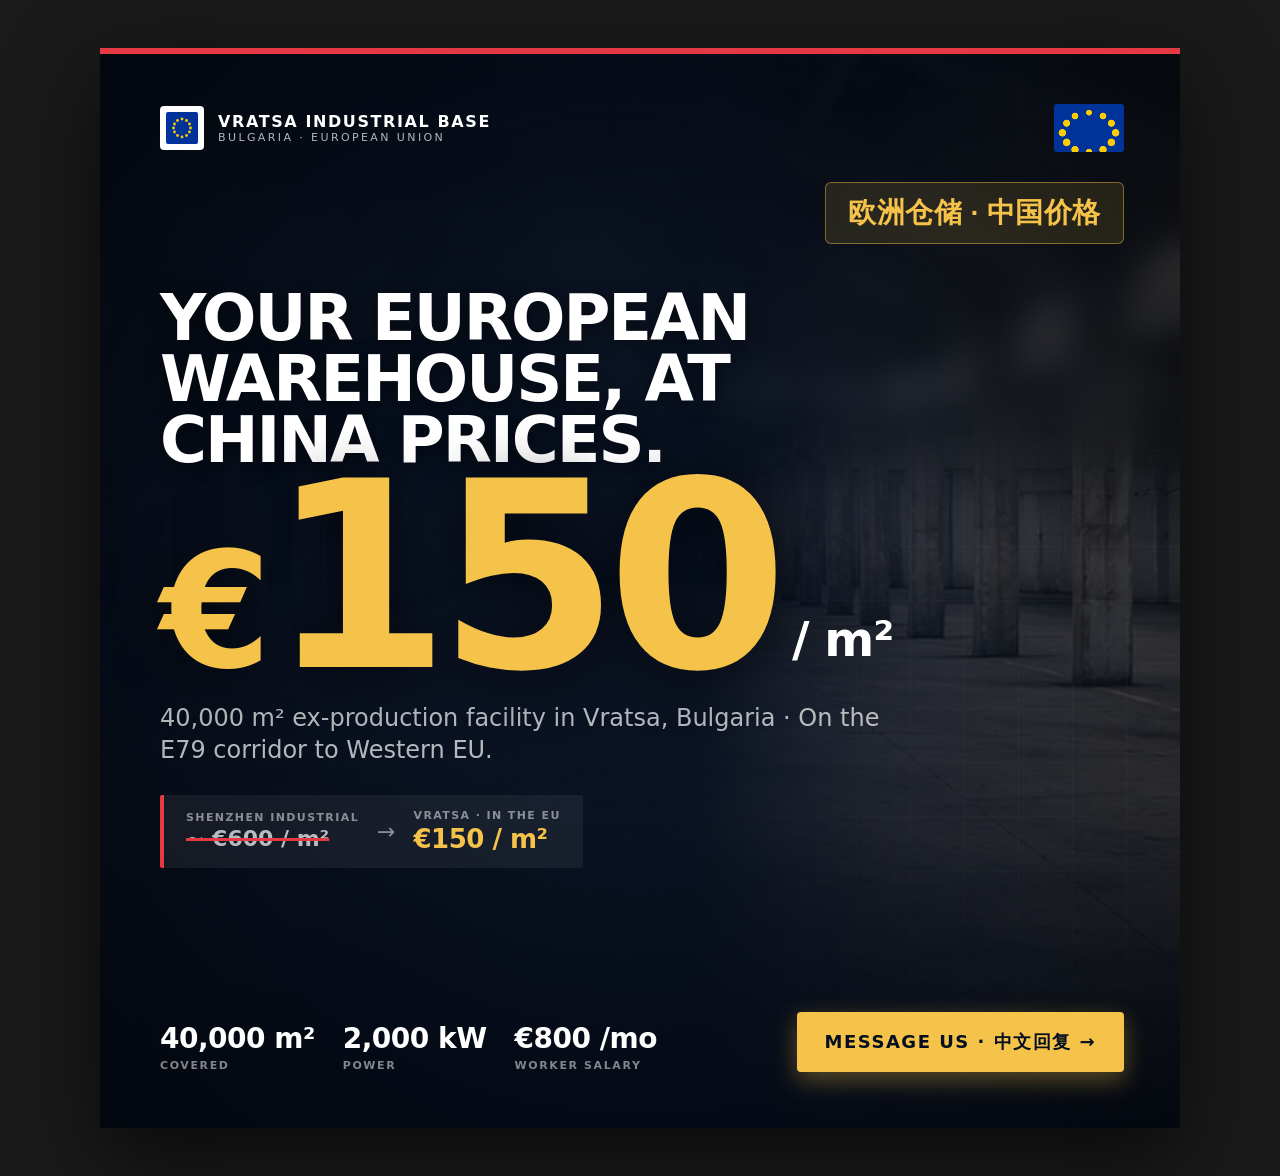
==== banners/a1-china.html @ c417d009 "Add FB banner system and A1 China reference banner - Shared CSS system (banner.css) with brand token" ====
<!doctype html>
<html lang="en">
<head>
<meta charset="utf-8">
<title>A1 · China / HK — Vratsa Industrial Base</title>
<link rel="stylesheet" href="banner.css">
</head>
<body>
  <article class="banner v-china lang-cn" id="banner">
    <img class="bg" src="../assets/backgrounds/interior-center-cleaned.jpg" alt="">
    <div class="mask"></div>
    <div class="vignette"></div>

    <div class="content">
      <header class="brand">
        <div class="brand-mark">
          <div class="eu-chip">
            <svg viewBox="0 0 32 32" aria-hidden="true">
              <rect width="32" height="32" rx="2" fill="#003399"/>
              <g fill="#FFCC00">
                <circle cx="16" cy="7" r="1.4"/>
                <circle cx="20.5" cy="8.5" r="1.4"/>
                <circle cx="23.5" cy="12" r="1.4"/>
                <circle cx="24.5" cy="16" r="1.4"/>
                <circle cx="23.5" cy="20" r="1.4"/>
                <circle cx="20.5" cy="23.5" r="1.4"/>
                <circle cx="16" cy="25" r="1.4"/>
                <circle cx="11.5" cy="23.5" r="1.4"/>
                <circle cx="8.5" cy="20" r="1.4"/>
                <circle cx="7.5" cy="16" r="1.4"/>
                <circle cx="8.5" cy="12" r="1.4"/>
                <circle cx="11.5" cy="8.5" r="1.4"/>
              </g>
            </svg>
          </div>
          <span class="lockup">
            VRATSA INDUSTRIAL BASE
            <span class="sub">Bulgaria · European Union</span>
          </span>
        </div>
        <div class="flag-eu" aria-label="EU"></div>
      </header>

      <div class="lang-chip">欧洲仓储 · 中国价格</div>

      <section class="hero">
        <h1 class="headline">Your European<br>warehouse, at<br>China prices.</h1>

        <div class="price-block">
          <span class="price-currency">€</span>
          <span class="price-number">150</span>
          <span class="price-unit">/ m²</span>
        </div>

        <p class="subhead">40,000 m² ex-production facility in Vratsa, Bulgaria · On the E79 corridor to Western EU.</p>

        <div class="comparison">
          <div>
            <span class="label">Shenzhen industrial</span>
            <span class="strike">~ €600 / m²</span>
          </div>
          <span class="arrow">→</span>
          <div>
            <span class="label">Vratsa · in the EU</span>
            <span class="ours">€150 / m²</span>
          </div>
        </div>
      </section>

      <footer class="footer">
        <div class="stat-row">
          <div class="stat"><span class="v">40,000 m²</span><span class="k">Covered</span></div>
          <div class="stat"><span class="v">2,000 kW</span><span class="k">Power</span></div>
          <div class="stat"><span class="v">€800 /mo</span><span class="k">Worker salary</span></div>
        </div>
        <div class="cta">Message us · 中文回复 →</div>
      </footer>
    </div>
  </article>
</body>
</html>
---- banners/banner.css ----
/* ===========================================================
   STARTNOW · VRATSA INDUSTRIAL BASE
   Facebook Ad Banner System — 1080×1080
   =========================================================== */

/* --- Reset --- */
*, *::before, *::after { box-sizing: border-box; margin: 0; padding: 0; }

/* --- Fonts --- */
@import url('https://fonts.googleapis.com/css2?family=Inter:wght@400;500;600;700;800;900&family=Noto+Sans+SC:wght@500;700;900&family=Noto+Sans+Arabic:wght@500;700;900&family=Noto+Sans:wght@500;700;900&display=swap');

/* --- Tokens --- */
:root {
  --navy-900: #060F1F;
  --navy-800: #0A1A2F;
  --navy-700: #122339;
  --yellow: #F5C24A;
  --yellow-bright: #FFD43A;
  --white: #FFFFFF;
  --white-70: rgba(255,255,255,0.70);
  --white-50: rgba(255,255,255,0.50);

  --accent-cn: #E63946;   /* red — China */
  --accent-tr: #E63946;   /* red — Turkey */
  --accent-ae: #00897B;   /* teal — Gulf */
  --accent-eu: #1D4ED8;   /* blue — Western EU */
  --accent-ee: #FFD43A;   /* yellow — Eastern EU */
  --accent-rent: #2BBA67; /* green — rental */

  --font-en: 'Inter', system-ui, sans-serif;
  --font-cn: 'Noto Sans SC', 'Inter', sans-serif;
  --font-ar: 'Noto Sans Arabic', 'Inter', sans-serif;
  --font-tr: 'Inter', 'Noto Sans', sans-serif;
  --font-de: 'Inter', 'Noto Sans', sans-serif;
}

html, body {
  background: #1a1a1a;
  font-family: var(--font-en);
  color: var(--white);
  min-height: 100vh;
  display: flex;
  align-items: center;
  justify-content: center;
  padding: 24px;
}

/* --- The Banner --- */
.banner {
  position: relative;
  width: 1080px;
  height: 1080px;
  overflow: hidden;
  background: var(--navy-900);
  color: var(--white);
  font-family: var(--font-en);
  /* outline that won't show in screenshot */
  box-shadow: 0 30px 80px rgba(0,0,0,0.6);
}

/* Make sure devtools "capture node screenshot" gets exactly 1080x1080 */
.banner img.bg {
  position: absolute;
  inset: 0;
  width: 100%;
  height: 100%;
  object-fit: cover;
  z-index: 0;
}

/* Heavy gradient mask — kills residual text from source frames.
   Strategy: a near-solid left panel where copy lives, with the property
   photo visible primarily on the right side. */
.banner .mask {
  position: absolute;
  inset: 0;
  z-index: 1;
  background:
    /* Left panel — near-solid navy where all the copy sits (x=0..720) */
    linear-gradient(90deg,
      rgba(6,15,31,0.96) 0%,
      rgba(6,15,31,0.94) 55%,
      rgba(6,15,31,0.55) 75%,
      rgba(6,15,31,0.20) 100%),
    /* Top + bottom darken for brand and footer rows */
    linear-gradient(180deg,
      rgba(6,15,31,0.65) 0%,
      rgba(6,15,31,0.20) 20%,
      rgba(6,15,31,0.20) 70%,
      rgba(6,15,31,0.95) 100%);
}

.banner .vignette {
  position: absolute;
  inset: 0;
  z-index: 2;
  background:
    radial-gradient(ellipse at center,
      transparent 30%,
      rgba(0,0,0,0.55) 100%);
  pointer-events: none;
}

.banner .content {
  position: absolute;
  inset: 0;
  z-index: 5;
  padding: 56px 56px 56px 60px;
  display: flex;
  flex-direction: column;
}

/* --- Top brand bar --- */
.brand {
  display: flex;
  justify-content: space-between;
  align-items: center;
  margin-bottom: 12px;
}
.brand-mark {
  display: flex;
  align-items: center;
  gap: 14px;
  font-weight: 800;
  font-size: 18px;
  letter-spacing: 2px;
  text-transform: uppercase;
  color: var(--white);
}
.brand-mark .eu-chip {
  width: 44px; height: 44px;
  background: var(--white);
  display: flex;
  align-items: center;
  justify-content: center;
  border-radius: 4px;
}
.brand-mark .eu-chip svg { width: 32px; height: 32px; }
.brand-mark .lockup {
  font-size: 16px;
  letter-spacing: 1.6px;
  font-weight: 700;
}
.brand-mark .lockup .sub {
  display: block;
  font-size: 11px;
  letter-spacing: 2.4px;
  color: var(--white-70);
  font-weight: 500;
}

.flag-eu {
  width: 70px; height: 48px;
  background: #003399;
  display: grid;
  place-items: center;
  border-radius: 3px;
  position: relative;
}
.flag-eu::before {
  content: '';
  position: absolute;
  inset: 0;
  background:
    radial-gradient(circle at 50% 18%, #FFCC00 5%, transparent 6%),
    radial-gradient(circle at 70% 25%, #FFCC00 5%, transparent 6%),
    radial-gradient(circle at 82% 40%, #FFCC00 5%, transparent 6%),
    radial-gradient(circle at 88% 60%, #FFCC00 5%, transparent 6%),
    radial-gradient(circle at 82% 80%, #FFCC00 5%, transparent 6%),
    radial-gradient(circle at 70% 95%, #FFCC00 5%, transparent 6%),
    radial-gradient(circle at 50% 100%, #FFCC00 5%, transparent 6%),
    radial-gradient(circle at 30% 95%, #FFCC00 5%, transparent 6%),
    radial-gradient(circle at 18% 80%, #FFCC00 5%, transparent 6%),
    radial-gradient(circle at 12% 60%, #FFCC00 5%, transparent 6%),
    radial-gradient(circle at 18% 40%, #FFCC00 5%, transparent 6%),
    radial-gradient(circle at 30% 25%, #FFCC00 5%, transparent 6%);
}

/* --- Localized native-script overlay --- */
.lang-chip {
  margin-top: 18px;
  align-self: flex-end;
  background: rgba(245,194,74,0.12);
  border: 1px solid rgba(245,194,74,0.45);
  backdrop-filter: blur(8px);
  padding: 14px 22px;
  border-radius: 6px;
  font-weight: 800;
  font-size: 28px;
  letter-spacing: 0.5px;
  max-width: 560px;
  text-align: right;
  line-height: 1.15;
  color: var(--yellow);
}

/* --- Hero zone --- */
.hero {
  margin-top: 24px;
  margin-bottom: auto;
  padding-bottom: 0;
}

.eyebrow {
  display: inline-block;
  font-size: 16px;
  font-weight: 700;
  letter-spacing: 3px;
  text-transform: uppercase;
  color: var(--yellow);
  margin-bottom: 24px;
  padding: 6px 14px;
  background: rgba(245,194,74,0.10);
  border: 1px solid rgba(245,194,74,0.35);
  border-radius: 4px;
}

.price-block {
  display: flex;
  align-items: baseline;
  gap: 6px;
  margin-bottom: 8px;
  filter: drop-shadow(0 6px 28px rgba(0,0,0,0.55));
}
.price-currency {
  font-size: 160px;
  font-weight: 900;
  line-height: 0.85;
  color: var(--yellow);
  letter-spacing: -8px;
}
.price-number {
  font-size: 260px;
  font-weight: 900;
  line-height: 0.82;
  letter-spacing: -12px;
  color: var(--yellow);
  font-feature-settings: 'tnum' 1;
}
.price-unit {
  font-size: 48px;
  font-weight: 700;
  line-height: 0.85;
  color: var(--white);
  letter-spacing: -1px;
  margin-left: 10px;
  align-self: flex-end;
  padding-bottom: 24px;
}

.headline {
  font-size: 64px;
  font-weight: 900;
  line-height: 0.95;
  letter-spacing: -2px;
  text-transform: uppercase;
  margin-top: 20px;
  max-width: 900px;
  text-shadow: 0 4px 18px rgba(0,0,0,0.55);
}

.subhead {
  font-size: 24px;
  font-weight: 500;
  line-height: 1.35;
  color: var(--white-70);
  margin-top: 18px;
  max-width: 720px;
}

/* --- Comparison anchor (the killer move) --- */
.comparison {
  margin-top: 28px;
  display: inline-flex;
  align-items: center;
  gap: 18px;
  padding: 14px 22px;
  background: rgba(255,255,255,0.06);
  border-left: 4px solid var(--accent);
  border-radius: 2px;
}
.comparison .strike {
  font-size: 22px;
  font-weight: 700;
  color: var(--white-70);
  text-decoration: line-through;
  text-decoration-color: var(--accent);
  text-decoration-thickness: 3px;
}
.comparison .arrow {
  font-size: 22px;
  color: var(--white-50);
}
.comparison .ours {
  font-size: 26px;
  font-weight: 900;
  color: var(--yellow);
  letter-spacing: -0.5px;
}
.comparison .label {
  display: block;
  font-size: 11px;
  color: var(--white-50);
  font-weight: 600;
  letter-spacing: 1.4px;
  text-transform: uppercase;
  margin-bottom: 2px;
}

/* --- Footer: stats + CTA --- */
.footer {
  margin-top: auto;
  display: flex;
  justify-content: space-between;
  align-items: flex-end;
  gap: 24px;
}

.stat-row {
  display: flex;
  gap: 28px;
}
.stat {
  display: flex;
  flex-direction: column;
  gap: 4px;
}
.stat .v {
  font-size: 28px;
  font-weight: 800;
  color: var(--white);
  letter-spacing: -0.5px;
}
.stat .k {
  font-size: 11px;
  font-weight: 600;
  color: var(--white-50);
  letter-spacing: 1.6px;
  text-transform: uppercase;
}

.cta {
  background: var(--yellow);
  color: var(--navy-900);
  padding: 18px 28px;
  font-weight: 900;
  font-size: 18px;
  letter-spacing: 1.5px;
  text-transform: uppercase;
  border-radius: 4px;
  box-shadow: 0 8px 24px rgba(245,194,74,0.35);
  display: inline-flex;
  align-items: center;
  gap: 10px;
  white-space: nowrap;
}

/* --- Accent stripe per variant --- */
.banner::after {
  content: '';
  position: absolute;
  top: 0; left: 0; right: 0;
  height: 6px;
  background: var(--accent);
  z-index: 10;
}

/* --- Variant accent overrides --- */
.banner.v-china   { --accent: var(--accent-cn); }
.banner.v-turkey  { --accent: var(--accent-tr); }
.banner.v-dubai   { --accent: var(--accent-ae); }
.banner.v-westeu  { --accent: var(--accent-eu); }
.banner.v-easteu  { --accent: var(--accent-ee); }
.banner.v-rent-en { --accent: var(--accent-rent); }
.banner.v-rent-de { --accent: var(--accent-rent); }

/* --- Language-specific overlays --- */
.banner.lang-cn .lang-chip { font-family: var(--font-cn); }
.banner.lang-ar .lang-chip { font-family: var(--font-ar); direction: rtl; }
.banner.lang-tr .lang-chip { font-family: var(--font-tr); }
.banner.lang-de .lang-chip { font-family: var(--font-de); }

/* --- Page utilities (for gallery view) --- */
.gallery {
  display: grid;
  grid-template-columns: repeat(2, 1080px);
  gap: 32px;
  padding: 48px;
}
.gallery .banner {
  transform: scale(0.5);
  transform-origin: top left;
  margin: 0 -540px -540px 0;
}

.preview-half {
  zoom: 0.5;
}
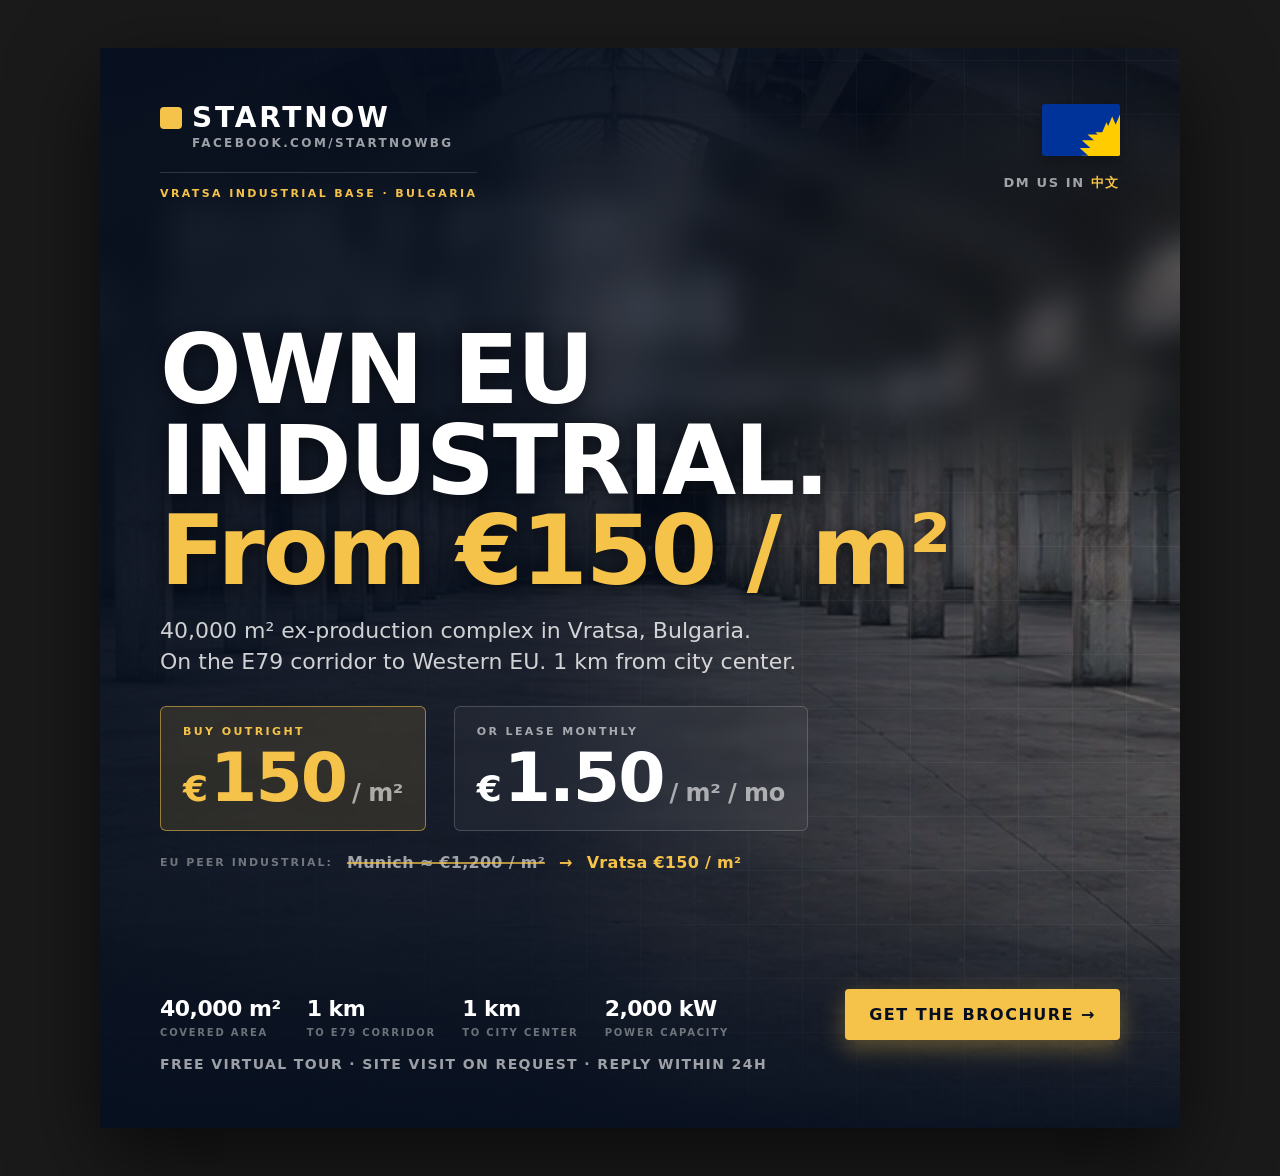
==== commit 04a4cdbc: "Rebuild A1 China banner with corrected concept Concept fixes: - Hook switched from "China prices" (s" ====
--- a/banners/a1-china.html
+++ b/banners/a1-china.html
@@ -6,75 +6,63 @@
 <link rel="stylesheet" href="banner.css">
 </head>
 <body>
-  <article class="banner v-china lang-cn" id="banner">
+  <article class="banner square" id="banner">
     <img class="bg" src="../assets/backgrounds/interior-center-cleaned.jpg" alt="">
     <div class="mask"></div>
-    <div class="vignette"></div>
 
     <div class="content">
-      <header class="brand">
-        <div class="brand-mark">
-          <div class="eu-chip">
-            <svg viewBox="0 0 32 32" aria-hidden="true">
-              <rect width="32" height="32" rx="2" fill="#003399"/>
-              <g fill="#FFCC00">
-                <circle cx="16" cy="7" r="1.4"/>
-                <circle cx="20.5" cy="8.5" r="1.4"/>
-                <circle cx="23.5" cy="12" r="1.4"/>
-                <circle cx="24.5" cy="16" r="1.4"/>
-                <circle cx="23.5" cy="20" r="1.4"/>
-                <circle cx="20.5" cy="23.5" r="1.4"/>
-                <circle cx="16" cy="25" r="1.4"/>
-                <circle cx="11.5" cy="23.5" r="1.4"/>
-                <circle cx="8.5" cy="20" r="1.4"/>
-                <circle cx="7.5" cy="16" r="1.4"/>
-                <circle cx="8.5" cy="12" r="1.4"/>
-                <circle cx="11.5" cy="8.5" r="1.4"/>
-              </g>
-            </svg>
-          </div>
-          <span class="lockup">
-            VRATSA INDUSTRIAL BASE
-            <span class="sub">Bulgaria · European Union</span>
-          </span>
+
+      <header class="brand-row">
+        <div class="startnow-mark">
+          <div class="wordmark">STARTNOW</div>
+          <div class="handle">facebook.com/Startnowbg</div>
+          <div class="property">Vratsa Industrial Base · Bulgaria</div>
         </div>
-        <div class="flag-eu" aria-label="EU"></div>
+        <div style="display:flex;flex-direction:column;align-items:flex-end;gap:6px">
+          <img class="eu-flag" src="_eu-flag.svg" alt="EU">
+          <div class="lang-signal">DM us in <strong>中文</strong></div>
+        </div>
       </header>
 
-      <div class="lang-chip">欧洲仓储 · 中国价格</div>
+      <section class="hero">
+        <h1 class="headline">Own EU<br>industrial.<br><em>From €150 / m²</em></h1>
 
-      <section class="hero">
-        <h1 class="headline">Your European<br>warehouse, at<br>China prices.</h1>
+        <p class="subhead">
+          40,000 m² ex-production complex in Vratsa, Bulgaria.<br>
+          On the E79 corridor to Western EU. 1 km from city center.
+        </p>
 
-        <div class="price-block">
-          <span class="price-currency">€</span>
-          <span class="price-number">150</span>
-          <span class="price-unit">/ m²</span>
+        <div class="prices">
+          <div class="price-card primary">
+            <div class="label">Buy outright</div>
+            <div class="figure"><span class="cur">€</span><span class="num">150</span><span class="unit">/ m²</span></div>
+          </div>
+          <div class="price-card">
+            <div class="label">Or lease monthly</div>
+            <div class="figure"><span class="cur">€</span><span class="num">1.50</span><span class="unit">/ m² / mo</span></div>
+          </div>
         </div>
 
-        <p class="subhead">40,000 m² ex-production facility in Vratsa, Bulgaria · On the E79 corridor to Western EU.</p>
-
         <div class="comparison">
-          <div>
-            <span class="label">Shenzhen industrial</span>
-            <span class="strike">~ €600 / m²</span>
-          </div>
+          <span class="label-tiny">EU peer industrial:</span>
+          <span class="strike">Munich ≈ €1,200 / m²</span>
           <span class="arrow">→</span>
-          <div>
-            <span class="label">Vratsa · in the EU</span>
-            <span class="ours">€150 / m²</span>
-          </div>
+          <span class="ours">Vratsa €150 / m²</span>
         </div>
       </section>
 
       <footer class="footer">
         <div class="stat-row">
-          <div class="stat"><span class="v">40,000 m²</span><span class="k">Covered</span></div>
-          <div class="stat"><span class="v">2,000 kW</span><span class="k">Power</span></div>
-          <div class="stat"><span class="v">€800 /mo</span><span class="k">Worker salary</span></div>
+          <div class="stat"><span class="v">40,000 m²</span><span class="k">Covered area</span></div>
+          <div class="stat"><span class="v">1 km</span><span class="k">To E79 corridor</span></div>
+          <div class="stat"><span class="v">1 km</span><span class="k">To city center</span></div>
+          <div class="stat"><span class="v">2,000 kW</span><span class="k">Power capacity</span></div>
         </div>
-        <div class="cta">Message us · 中文回复 →</div>
+        <div class="cta">Get the brochure →</div>
       </footer>
+
+      <div class="trust-strip">Free virtual tour · Site visit on request · Reply within 24h</div>
+
     </div>
   </article>
 </body>
--- a/banners/banner.css
+++ b/banners/banner.css
@@ -1,37 +1,29 @@
 /* ===========================================================
    STARTNOW · VRATSA INDUSTRIAL BASE
-   Facebook Ad Banner System — 1080×1080
+   Facebook Ad Banner System — v2
+   Sizes: square 1080×1080  ·  landscape 1200×628
    =========================================================== */
 
-/* --- Reset --- */
 *, *::before, *::after { box-sizing: border-box; margin: 0; padding: 0; }
 
-/* --- Fonts --- */
 @import url('https://fonts.googleapis.com/css2?family=Inter:wght@400;500;600;700;800;900&family=Noto+Sans+SC:wght@500;700;900&family=Noto+Sans+Arabic:wght@500;700;900&family=Noto+Sans:wght@500;700;900&display=swap');
 
-/* --- Tokens --- */
 :root {
   --navy-900: #060F1F;
   --navy-800: #0A1A2F;
   --navy-700: #122339;
+  --navy-600: #1B3057;
   --yellow: #F5C24A;
   --yellow-bright: #FFD43A;
-  --white: #FFFFFF;
-  --white-70: rgba(255,255,255,0.70);
-  --white-50: rgba(255,255,255,0.50);
-
-  --accent-cn: #E63946;   /* red — China */
-  --accent-tr: #E63946;   /* red — Turkey */
-  --accent-ae: #00897B;   /* teal — Gulf */
-  --accent-eu: #1D4ED8;   /* blue — Western EU */
-  --accent-ee: #FFD43A;   /* yellow — Eastern EU */
-  --accent-rent: #2BBA67; /* green — rental */
+  --gold:   #C9A24B;
+  --white:  #FFFFFF;
+  --white-80: rgba(255,255,255,0.80);
+  --white-60: rgba(255,255,255,0.60);
+  --white-40: rgba(255,255,255,0.40);
 
   --font-en: 'Inter', system-ui, sans-serif;
   --font-cn: 'Noto Sans SC', 'Inter', sans-serif;
   --font-ar: 'Noto Sans Arabic', 'Inter', sans-serif;
-  --font-tr: 'Inter', 'Noto Sans', sans-serif;
-  --font-de: 'Inter', 'Noto Sans', sans-serif;
 }
 
 html, body {
@@ -45,20 +37,18 @@
   padding: 24px;
 }
 
-/* --- The Banner --- */
+/* ============ Banner shell ============ */
 .banner {
   position: relative;
-  width: 1080px;
-  height: 1080px;
-  overflow: hidden;
   background: var(--navy-900);
   color: var(--white);
   font-family: var(--font-en);
-  /* outline that won't show in screenshot */
+  overflow: hidden;
   box-shadow: 0 30px 80px rgba(0,0,0,0.6);
 }
-
-/* Make sure devtools "capture node screenshot" gets exactly 1080x1080 */
+.banner.square    { width: 1080px; height: 1080px; }
+.banner.landscape { width: 1200px; height: 628px; }
+
 .banner img.bg {
   position: absolute;
   inset: 0;
@@ -68,331 +58,263 @@
   z-index: 0;
 }
 
-/* Heavy gradient mask — kills residual text from source frames.
-   Strategy: a near-solid left panel where copy lives, with the property
-   photo visible primarily on the right side. */
+/* Lighter mask — let the property come through, but keep copy legible. */
 .banner .mask {
   position: absolute;
   inset: 0;
   z-index: 1;
   background:
-    /* Left panel — near-solid navy where all the copy sits (x=0..720) */
+    /* Left panel: ~80% navy, fading to 0 at right */
     linear-gradient(90deg,
-      rgba(6,15,31,0.96) 0%,
-      rgba(6,15,31,0.94) 55%,
-      rgba(6,15,31,0.55) 75%,
-      rgba(6,15,31,0.20) 100%),
-    /* Top + bottom darken for brand and footer rows */
+      rgba(6,15,31,0.86) 0%,
+      rgba(6,15,31,0.78) 40%,
+      rgba(6,15,31,0.30) 75%,
+      rgba(6,15,31,0.08) 100%),
+    /* Top + bottom darken for brand + footer */
     linear-gradient(180deg,
-      rgba(6,15,31,0.65) 0%,
-      rgba(6,15,31,0.20) 20%,
-      rgba(6,15,31,0.20) 70%,
-      rgba(6,15,31,0.95) 100%);
-}
-
-.banner .vignette {
-  position: absolute;
-  inset: 0;
-  z-index: 2;
-  background:
-    radial-gradient(ellipse at center,
-      transparent 30%,
-      rgba(0,0,0,0.55) 100%);
-  pointer-events: none;
+      rgba(6,15,31,0.55) 0%,
+      rgba(6,15,31,0.10) 15%,
+      rgba(6,15,31,0.10) 78%,
+      rgba(6,15,31,0.85) 100%);
 }
 
 .banner .content {
   position: absolute;
   inset: 0;
   z-index: 5;
-  padding: 56px 56px 56px 60px;
   display: flex;
   flex-direction: column;
 }
-
-/* --- Top brand bar --- */
-.brand {
+.banner.square    .content { padding: 56px 60px; }
+.banner.landscape .content { padding: 40px 48px; }
+
+/* ============ Brand row ============ */
+.brand-row {
   display: flex;
   justify-content: space-between;
+  align-items: flex-start;
+  gap: 24px;
+}
+.startnow-mark {
+  display: flex;
+  flex-direction: column;
+  gap: 4px;
+}
+.startnow-mark .wordmark {
+  font-family: var(--font-en);
+  font-weight: 900;
+  font-size: 28px;
+  letter-spacing: 2.8px;
+  text-transform: uppercase;
+  color: var(--white);
+  line-height: 1;
+  display: flex;
   align-items: center;
-  margin-bottom: 12px;
-}
-.brand-mark {
-  display: flex;
+  gap: 10px;
+}
+.startnow-mark .wordmark::before {
+  content: '';
+  display: inline-block;
+  width: 22px; height: 22px;
+  background: var(--yellow);
+  border-radius: 4px;
+  position: relative;
+}
+.startnow-mark .handle {
+  font-size: 12px;
+  letter-spacing: 2.4px;
+  color: var(--white-60);
+  font-weight: 600;
+  text-transform: uppercase;
+  margin-left: 32px;
+}
+.startnow-mark .property {
+  font-size: 11px;
+  letter-spacing: 2.4px;
+  color: var(--yellow);
+  font-weight: 700;
+  text-transform: uppercase;
+  margin-top: 18px;
+  padding-top: 14px;
+  border-top: 1px solid rgba(255,255,255,0.15);
+  max-width: 380px;
+}
+
+/* Real EU flag — 12 stars in a circle */
+.eu-flag {
+  width: 78px;
+  height: 52px;
+  border-radius: 3px;
+  overflow: hidden;
+  box-shadow: 0 4px 16px rgba(0,0,0,0.35);
+}
+
+/* ============ Small language signal ============ */
+.lang-signal {
+  margin-top: 12px;
+  font-size: 13px;
+  letter-spacing: 1.6px;
+  color: var(--white-60);
+  font-weight: 600;
+  text-transform: uppercase;
+  text-align: right;
+}
+.lang-signal strong {
+  color: var(--yellow);
+  font-weight: 800;
+}
+
+/* ============ Hero ============ */
+.hero {
+  margin-top: 36px;
+  flex: 1;
+  display: flex;
+  flex-direction: column;
+  justify-content: center;
+}
+
+.headline {
+  font-weight: 900;
+  text-transform: uppercase;
+  line-height: 0.94;
+  letter-spacing: -2px;
+  text-shadow: 0 4px 18px rgba(0,0,0,0.55);
+  color: var(--white);
+}
+.banner.square    .headline { font-size: 96px; max-width: 880px; }
+.banner.landscape .headline { font-size: 64px; max-width: 760px; }
+
+.headline em {
+  font-style: normal;
+  color: var(--yellow);
+  text-transform: none;   /* keep m² lowercase even inside an UPPERCASE headline */
+}
+
+.subhead {
+  font-size: 22px;
+  font-weight: 500;
+  line-height: 1.4;
+  color: var(--white-80);
+  margin-top: 20px;
+  max-width: 720px;
+}
+.banner.landscape .subhead { font-size: 18px; margin-top: 14px; max-width: 640px; }
+
+/* ============ Price duo (buy + rent side by side) ============ */
+.prices {
+  display: flex;
+  gap: 28px;
+  align-items: stretch;
+  margin-top: 28px;
+}
+.banner.landscape .prices { margin-top: 18px; gap: 18px; }
+
+.price-card {
+  border: 1px solid rgba(255,255,255,0.18);
+  background: rgba(255,255,255,0.04);
+  padding: 18px 22px;
+  border-radius: 6px;
+  backdrop-filter: blur(4px);
+  min-width: 240px;
+}
+.price-card.primary {
+  background: rgba(245,194,74,0.12);
+  border-color: rgba(245,194,74,0.55);
+}
+.price-card .label {
+  font-size: 11px;
+  letter-spacing: 2.4px;
+  color: var(--white-60);
+  font-weight: 700;
+  text-transform: uppercase;
+}
+.price-card.primary .label { color: var(--yellow); }
+
+.price-card .figure {
+  display: flex;
+  align-items: baseline;
+  gap: 2px;
+  margin-top: 6px;
+  line-height: 1;
+}
+.price-card .figure .cur { font-size: 36px; font-weight: 800; color: var(--white); }
+.price-card.primary .figure .cur { color: var(--yellow); }
+.price-card .figure .num { font-size: 68px; font-weight: 900; color: var(--white); letter-spacing: -2px; font-feature-settings: 'tnum' 1; }
+.price-card.primary .figure .num { color: var(--yellow); }
+.price-card .figure .unit { font-size: 24px; font-weight: 700; color: var(--white-60); margin-left: 4px; letter-spacing: -0.5px; }
+.banner.landscape .price-card { padding: 12px 16px; min-width: 200px; }
+.banner.landscape .price-card .figure .num { font-size: 52px; }
+.banner.landscape .price-card .figure .cur { font-size: 28px; }
+.banner.landscape .price-card .figure .unit { font-size: 18px; }
+
+/* ============ Comparison anchor ============ */
+.comparison {
+  margin-top: 22px;
+  font-size: 16px;
+  font-weight: 600;
+  color: var(--white-80);
+  display: inline-flex;
   align-items: center;
   gap: 14px;
-  font-weight: 800;
-  font-size: 18px;
+  flex-wrap: wrap;
+  letter-spacing: 0.3px;
+}
+.comparison .label-tiny {
+  font-size: 11px;
   letter-spacing: 2px;
-  text-transform: uppercase;
-  color: var(--white);
-}
-.brand-mark .eu-chip {
-  width: 44px; height: 44px;
-  background: var(--white);
-  display: flex;
-  align-items: center;
-  justify-content: center;
-  border-radius: 4px;
-}
-.brand-mark .eu-chip svg { width: 32px; height: 32px; }
-.brand-mark .lockup {
-  font-size: 16px;
-  letter-spacing: 1.6px;
+  color: var(--white-40);
   font-weight: 700;
-}
-.brand-mark .lockup .sub {
-  display: block;
-  font-size: 11px;
-  letter-spacing: 2.4px;
-  color: var(--white-70);
-  font-weight: 500;
-}
-
-.flag-eu {
-  width: 70px; height: 48px;
-  background: #003399;
-  display: grid;
-  place-items: center;
-  border-radius: 3px;
-  position: relative;
-}
-.flag-eu::before {
-  content: '';
-  position: absolute;
-  inset: 0;
-  background:
-    radial-gradient(circle at 50% 18%, #FFCC00 5%, transparent 6%),
-    radial-gradient(circle at 70% 25%, #FFCC00 5%, transparent 6%),
-    radial-gradient(circle at 82% 40%, #FFCC00 5%, transparent 6%),
-    radial-gradient(circle at 88% 60%, #FFCC00 5%, transparent 6%),
-    radial-gradient(circle at 82% 80%, #FFCC00 5%, transparent 6%),
-    radial-gradient(circle at 70% 95%, #FFCC00 5%, transparent 6%),
-    radial-gradient(circle at 50% 100%, #FFCC00 5%, transparent 6%),
-    radial-gradient(circle at 30% 95%, #FFCC00 5%, transparent 6%),
-    radial-gradient(circle at 18% 80%, #FFCC00 5%, transparent 6%),
-    radial-gradient(circle at 12% 60%, #FFCC00 5%, transparent 6%),
-    radial-gradient(circle at 18% 40%, #FFCC00 5%, transparent 6%),
-    radial-gradient(circle at 30% 25%, #FFCC00 5%, transparent 6%);
-}
-
-/* --- Localized native-script overlay --- */
-.lang-chip {
-  margin-top: 18px;
-  align-self: flex-end;
-  background: rgba(245,194,74,0.12);
-  border: 1px solid rgba(245,194,74,0.45);
-  backdrop-filter: blur(8px);
-  padding: 14px 22px;
-  border-radius: 6px;
-  font-weight: 800;
-  font-size: 28px;
-  letter-spacing: 0.5px;
-  max-width: 560px;
-  text-align: right;
-  line-height: 1.15;
-  color: var(--yellow);
-}
-
-/* --- Hero zone --- */
-.hero {
-  margin-top: 24px;
-  margin-bottom: auto;
-  padding-bottom: 0;
-}
-
-.eyebrow {
-  display: inline-block;
-  font-size: 16px;
-  font-weight: 700;
-  letter-spacing: 3px;
-  text-transform: uppercase;
-  color: var(--yellow);
-  margin-bottom: 24px;
-  padding: 6px 14px;
-  background: rgba(245,194,74,0.10);
-  border: 1px solid rgba(245,194,74,0.35);
-  border-radius: 4px;
-}
-
-.price-block {
-  display: flex;
-  align-items: baseline;
-  gap: 6px;
-  margin-bottom: 8px;
-  filter: drop-shadow(0 6px 28px rgba(0,0,0,0.55));
-}
-.price-currency {
-  font-size: 160px;
-  font-weight: 900;
-  line-height: 0.85;
-  color: var(--yellow);
-  letter-spacing: -8px;
-}
-.price-number {
-  font-size: 260px;
-  font-weight: 900;
-  line-height: 0.82;
-  letter-spacing: -12px;
-  color: var(--yellow);
-  font-feature-settings: 'tnum' 1;
-}
-.price-unit {
-  font-size: 48px;
-  font-weight: 700;
-  line-height: 0.85;
-  color: var(--white);
-  letter-spacing: -1px;
-  margin-left: 10px;
-  align-self: flex-end;
-  padding-bottom: 24px;
-}
-
-.headline {
-  font-size: 64px;
-  font-weight: 900;
-  line-height: 0.95;
-  letter-spacing: -2px;
-  text-transform: uppercase;
-  margin-top: 20px;
-  max-width: 900px;
-  text-shadow: 0 4px 18px rgba(0,0,0,0.55);
-}
-
-.subhead {
-  font-size: 24px;
-  font-weight: 500;
-  line-height: 1.35;
-  color: var(--white-70);
-  margin-top: 18px;
-  max-width: 720px;
-}
-
-/* --- Comparison anchor (the killer move) --- */
-.comparison {
+  text-transform: uppercase;
+}
+.comparison .strike {
+  color: var(--white-60);
+  text-decoration: line-through;
+  text-decoration-color: rgba(245,194,74,0.7);
+  text-decoration-thickness: 2px;
+}
+.comparison .arrow { color: var(--yellow); font-weight: 800; }
+.comparison .ours  { color: var(--yellow); font-weight: 800; }
+
+/* ============ Footer ============ */
+.footer {
   margin-top: 28px;
-  display: inline-flex;
-  align-items: center;
-  gap: 18px;
-  padding: 14px 22px;
-  background: rgba(255,255,255,0.06);
-  border-left: 4px solid var(--accent);
-  border-radius: 2px;
-}
-.comparison .strike {
-  font-size: 22px;
-  font-weight: 700;
-  color: var(--white-70);
-  text-decoration: line-through;
-  text-decoration-color: var(--accent);
-  text-decoration-thickness: 3px;
-}
-.comparison .arrow {
-  font-size: 22px;
-  color: var(--white-50);
-}
-.comparison .ours {
-  font-size: 26px;
-  font-weight: 900;
-  color: var(--yellow);
-  letter-spacing: -0.5px;
-}
-.comparison .label {
-  display: block;
-  font-size: 11px;
-  color: var(--white-50);
-  font-weight: 600;
-  letter-spacing: 1.4px;
-  text-transform: uppercase;
-  margin-bottom: 2px;
-}
-
-/* --- Footer: stats + CTA --- */
-.footer {
-  margin-top: auto;
   display: flex;
   justify-content: space-between;
   align-items: flex-end;
   gap: 24px;
 }
 
-.stat-row {
-  display: flex;
-  gap: 28px;
-}
-.stat {
-  display: flex;
-  flex-direction: column;
-  gap: 4px;
-}
-.stat .v {
-  font-size: 28px;
-  font-weight: 800;
-  color: var(--white);
-  letter-spacing: -0.5px;
-}
-.stat .k {
-  font-size: 11px;
-  font-weight: 600;
-  color: var(--white-50);
-  letter-spacing: 1.6px;
-  text-transform: uppercase;
-}
+.stat-row { display: flex; gap: 26px; flex-wrap: wrap; }
+.stat .v { font-size: 22px; font-weight: 800; color: var(--white); letter-spacing: -0.5px; display: block; }
+.stat .k { font-size: 10px; font-weight: 700; color: var(--white-40); letter-spacing: 1.8px; text-transform: uppercase; margin-top: 2px; }
+
+.banner.landscape .stat-row { gap: 18px; }
+.banner.landscape .stat .v { font-size: 18px; }
+.banner.landscape .stat .k { font-size: 9px; }
 
 .cta {
   background: var(--yellow);
   color: var(--navy-900);
-  padding: 18px 28px;
+  padding: 16px 24px;
   font-weight: 900;
-  font-size: 18px;
+  font-size: 16px;
   letter-spacing: 1.5px;
   text-transform: uppercase;
   border-radius: 4px;
   box-shadow: 0 8px 24px rgba(245,194,74,0.35);
   display: inline-flex;
   align-items: center;
-  gap: 10px;
+  gap: 8px;
   white-space: nowrap;
 }
-
-/* --- Accent stripe per variant --- */
-.banner::after {
-  content: '';
-  position: absolute;
-  top: 0; left: 0; right: 0;
-  height: 6px;
-  background: var(--accent);
-  z-index: 10;
-}
-
-/* --- Variant accent overrides --- */
-.banner.v-china   { --accent: var(--accent-cn); }
-.banner.v-turkey  { --accent: var(--accent-tr); }
-.banner.v-dubai   { --accent: var(--accent-ae); }
-.banner.v-westeu  { --accent: var(--accent-eu); }
-.banner.v-easteu  { --accent: var(--accent-ee); }
-.banner.v-rent-en { --accent: var(--accent-rent); }
-.banner.v-rent-de { --accent: var(--accent-rent); }
-
-/* --- Language-specific overlays --- */
-.banner.lang-cn .lang-chip { font-family: var(--font-cn); }
-.banner.lang-ar .lang-chip { font-family: var(--font-ar); direction: rtl; }
-.banner.lang-tr .lang-chip { font-family: var(--font-tr); }
-.banner.lang-de .lang-chip { font-family: var(--font-de); }
-
-/* --- Page utilities (for gallery view) --- */
-.gallery {
-  display: grid;
-  grid-template-columns: repeat(2, 1080px);
-  gap: 32px;
-  padding: 48px;
-}
-.gallery .banner {
-  transform: scale(0.5);
-  transform-origin: top left;
-  margin: 0 -540px -540px 0;
-}
-
-.preview-half {
-  zoom: 0.5;
-}
+.banner.landscape .cta { padding: 12px 20px; font-size: 14px; }
+
+/* ============ Trust strip ============ */
+.trust-strip {
+  margin-top: 16px;
+  font-size: 14px;
+  letter-spacing: 1.4px;
+  color: var(--white-60);
+  font-weight: 600;
+  text-transform: uppercase;
+}
